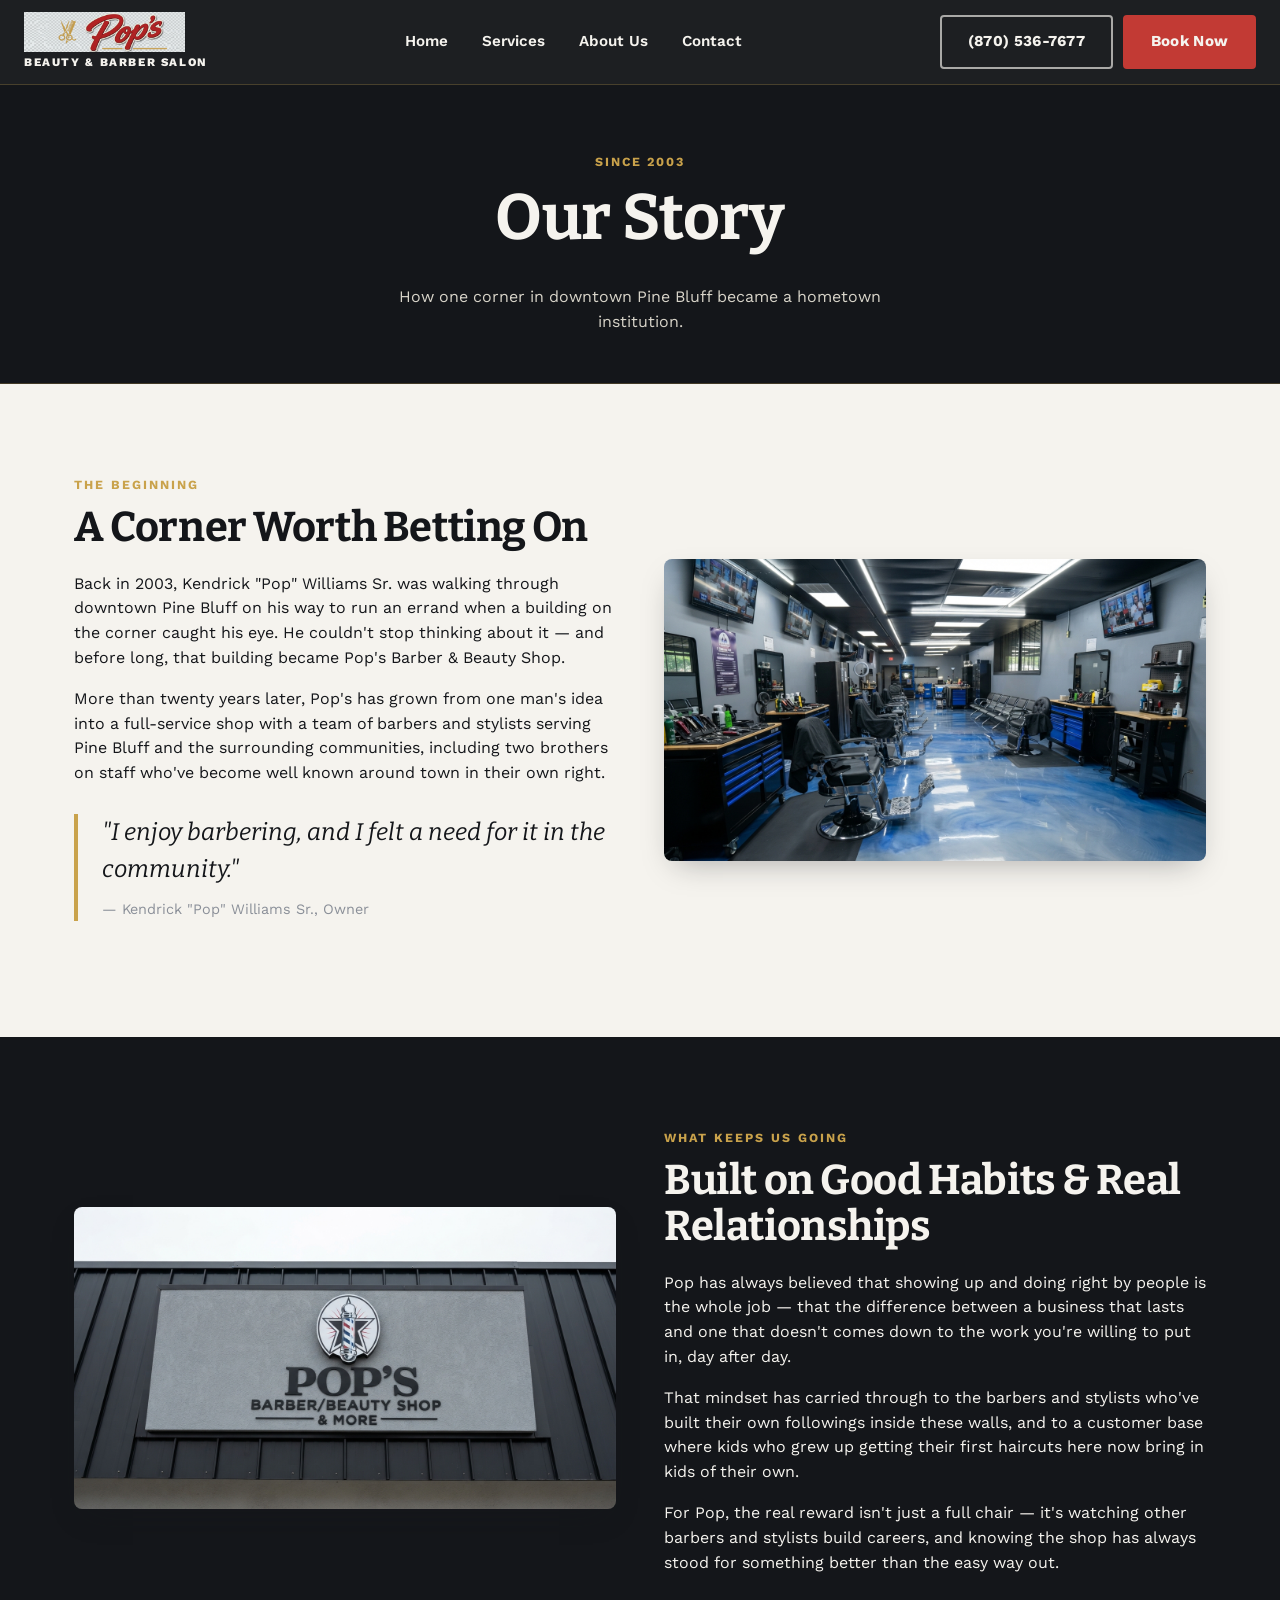
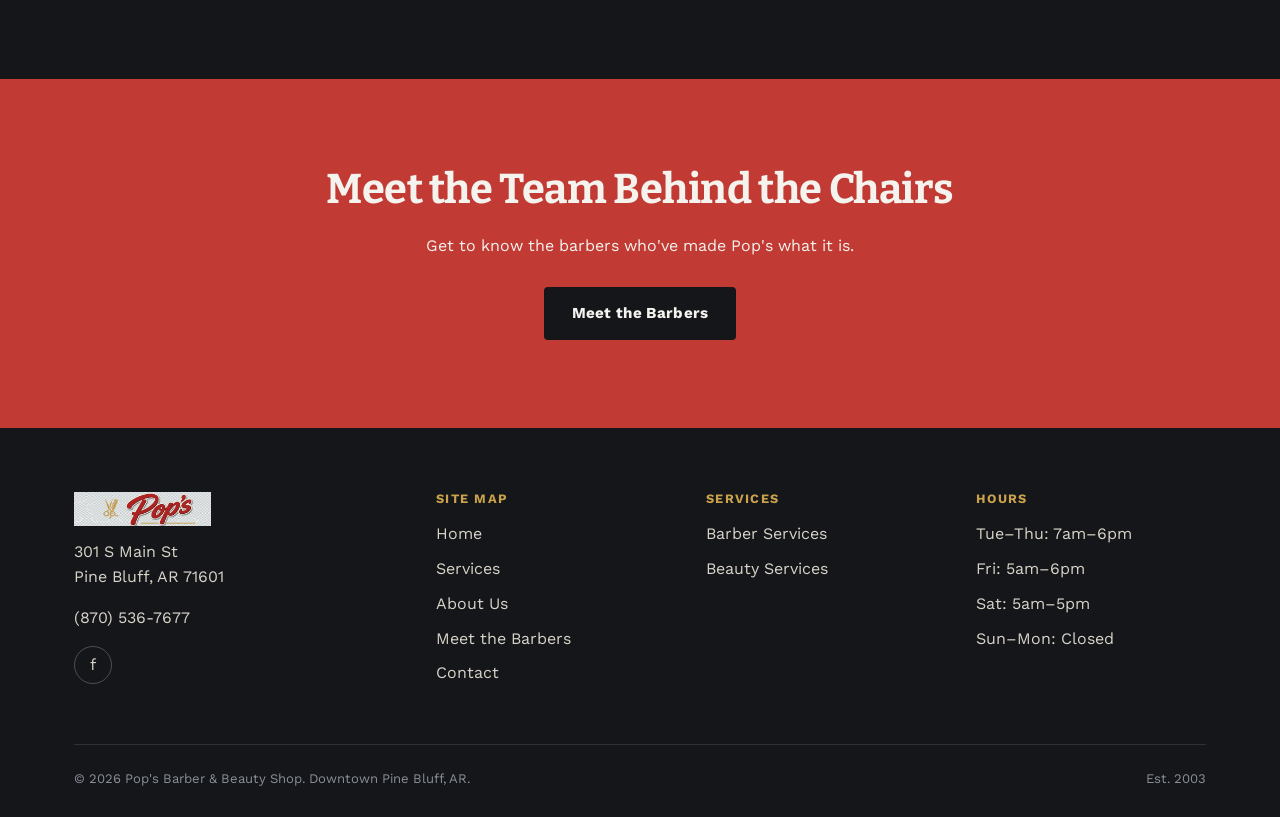
==== about.html @ 94d7596c "Add files via upload" ====
<!DOCTYPE html>
<html lang="en">
<head>
<meta charset="UTF-8">
<meta name="viewport" content="width=device-width, initial-scale=1.0">
<title>Our Story | Pop's Barber & Beauty Shop, Pine Bluff AR Since 2003</title>
<meta name="description" content="How a corner building in downtown Pine Bluff became Pop's Barber & Beauty Shop — a family-run barbershop and salon serving the community since 2003.">
<link rel="canonical" href="https://www.popsbarberandbeauty.com/about.html">
<link rel="preconnect" href="https://fonts.googleapis.com">
<link rel="preconnect" href="https://fonts.gstatic.com" crossorigin>
<link href="https://fonts.googleapis.com/css2?family=Bitter:wght@600;700;800&family=Work+Sans:wght@400;500;600;700;800&display=swap" rel="stylesheet">
<link rel="stylesheet" href="css/style.css">

<script type="application/ld+json">
{
  "@context": "https://schema.org",
  "@type": "AboutPage",
  "mainEntity": {
    "@type": "HairSalon",
    "name": "Pop's Barber & Beauty Shop",
    "foundingDate": "2003",
    "founder": { "@type": "Person", "name": "Kendrick \"Pop\" Williams Sr." },
    "description": "A downtown Pine Bluff, Arkansas barbershop and beauty salon founded in 2003, known for its multi-generational customer base and team of barbers and stylists."
  }
}
</script>
</head>
<body>

<!-- ================= HEADER ================= -->
<header class="site-header">
  <div class="header-inner">
    <a href="index.html" class="brand">
      <img src="assets/images/logo.webp" alt="Pop's Barber & Beauty Shop" class="brand-logo">
      <span class="brand-tagline">Beauty &amp; Barber Salon</span>
    </a>
    <nav class="main-nav" aria-label="Primary">
      <ul>
        <li><a href="index.html">Home</a></li>
        <li class="has-dropdown">
          <a href="services.html">Services</a>
          <ul class="dropdown">
            <li><a href="services.html#barber">Barber Services</a></li>
            <li><a href="services.html#beauty">Beauty Services</a></li>
          </ul>
        </li>
        <li class="has-dropdown">
          <a href="about.html" aria-current="page">About Us</a>
          <ul class="dropdown">
            <li><a href="about.html">Our Story</a></li>
            <li><a href="team.html">Meet the Barbers</a></li>
          </ul>
        </li>
        <li><a href="contact.html">Contact</a></li>
      </ul>
    </nav>
    <div class="header-actions">
      <a href="tel:+18705367677" class="btn btn-ghost header-call">(870) 536-7677</a>
      <a href="contact.html#book" class="btn btn-primary">Book Now</a>
    </div>
    <button class="hamburger" id="hamburgerBtn" aria-label="Open menu" aria-expanded="false" aria-controls="mobileMenu">
      <span></span><span></span><span></span>
    </button>
  </div>
  <div class="mobile-menu" id="mobileMenu">
    <div class="container">
      <ul class="mobile-accordion">
        <li><a class="mobile-top-link" href="index.html">Home</a></li>
        <li>
          <button class="mobile-accordion-toggle" aria-expanded="false" aria-controls="mobileServices">Services <span class="chev">&#9662;</span></button>
          <ul class="mobile-sub" id="mobileServices">
            <li><a href="services.html#barber">Barber Services</a></li>
            <li><a href="services.html#beauty">Beauty Services</a></li>
          </ul>
        </li>
        <li>
          <button class="mobile-accordion-toggle" aria-expanded="true" aria-controls="mobileAbout">About Us <span class="chev">&#9662;</span></button>
          <ul class="mobile-sub open" id="mobileAbout">
            <li><a href="about.html">Our Story</a></li>
            <li><a href="team.html">Meet the Barbers</a></li>
          </ul>
        </li>
        <li><a class="mobile-top-link" href="contact.html">Contact</a></li>
      </ul>
      <div class="mobile-cta-row">
        <a href="tel:+18705367677" class="btn btn-ghost">Call (870) 536-7677</a>
        <a href="contact.html#book" class="btn btn-primary">Book Now</a>
      </div>
    </div>
  </div>
</header>

<div class="page-hero">
  <div class="container">
    <span class="eyebrow">Since 2003</span>
    <h1>Our Story</h1>
    <p>How one corner in downtown Pine Bluff became a hometown institution.</p>
  </div>
</div>

<section>
  <div class="container grid-2">
    <div>
      <span class="eyebrow">The Beginning</span>
      <h2>A Corner Worth Betting On</h2>
      <p>Back in 2003, Kendrick "Pop" Williams Sr. was walking through downtown Pine Bluff on his way to run an errand when a building on the corner caught his eye. He couldn't stop thinking about it — and before long, that building became Pop's Barber &amp; Beauty Shop.</p>
      <p>More than twenty years later, Pop's has grown from one man's idea into a full-service shop with a team of barbers and stylists serving Pine Bluff and the surrounding communities, including two brothers on staff who've become well known around town in their own right.</p>
      <blockquote class="pull-quote">
        "I enjoy barbering, and I felt a need for it in the community."
        <cite>— Kendrick "Pop" Williams Sr., Owner</cite>
      </blockquote>
    </div>
    <div>
      <img src="assets/images/interior-wide-shot.webp" alt="Interior of Pop's Barber & Beauty Shop in downtown Pine Bluff, AR" style="border-radius:8px; box-shadow: var(--shadow-card);">
    </div>
  </div>
</section>

<section class="section-dark">
  <div class="container grid-2">
    <div>
      <img src="assets/images/signage-close-up.webp" alt="Pop's Barber & Beauty Shop storefront signage" style="border-radius:8px; box-shadow: var(--shadow-card);">
    </div>
    <div>
      <span class="eyebrow">What Keeps Us Going</span>
      <h2>Built on Good Habits &amp; Real Relationships</h2>
      <p>Pop has always believed that showing up and doing right by people is the whole job — that the difference between a business that lasts and one that doesn't comes down to the work you're willing to put in, day after day.</p>
      <p>That mindset has carried through to the barbers and stylists who've built their own followings inside these walls, and to a customer base where kids who grew up getting their first haircuts here now bring in kids of their own.</p>
      <p>For Pop, the real reward isn't just a full chair — it's watching other barbers and stylists build careers, and knowing the shop has always stood for something better than the easy way out.</p>
    </div>
  </div>
</section>

<section class="cta-band">
  <div class="container">
    <h2>Meet the Team Behind the Chairs</h2>
    <p style="max-width:520px;margin:0 auto 28px;">Get to know the barbers who've made Pop's what it is.</p>
    <a href="team.html" class="btn" style="background:var(--ink);color:var(--cream);">Meet the Barbers</a>
  </div>
</section>

<!-- ================= FOOTER ================= -->
<footer class="site-footer">
  <div class="container">
    <div class="footer-grid">
      <div class="footer-col">
        <img src="assets/images/logo.webp" alt="Pop's Barber & Beauty Shop" class="footer-logo">
        <p>301 S Main St<br>Pine Bluff, AR 71601</p>
        <p><a href="tel:+18705367677">(870) 536-7677</a></p>
        <div class="footer-social">
          <a href="https://www.facebook.com/PopsShop7677/" aria-label="Pop's on Facebook" target="_blank" rel="noopener">f</a>
        </div>
      </div>
      <div class="footer-col">
        <h4>Site Map</h4>
        <ul>
          <li><a href="index.html">Home</a></li>
          <li><a href="services.html">Services</a></li>
          <li><a href="about.html">About Us</a></li>
          <li><a href="team.html">Meet the Barbers</a></li>
          <li><a href="contact.html">Contact</a></li>
        </ul>
      </div>
      <div class="footer-col">
        <h4>Services</h4>
        <ul>
          <li><a href="services.html#barber">Barber Services</a></li>
          <li><a href="services.html#beauty">Beauty Services</a></li>
        </ul>
      </div>
      <div class="footer-col">
        <h4>Hours</h4>
        <ul>
          <li>Tue–Thu: 7am–6pm</li>
          <li>Fri: 5am–6pm</li>
          <li>Sat: 5am–5pm</li>
          <li>Sun–Mon: Closed</li>
        </ul>
      </div>
    </div>
    <div class="footer-bottom">
      <span>&copy; 2026 Pop's Barber &amp; Beauty Shop. Downtown Pine Bluff, AR.</span>
      <span>Est. 2003</span>
    </div>
  </div>
</footer>

<script src="js/main.js"></script>
</body>
</html>
---- css/style.css ----
/* =========================================================
   POP'S BARBER & BEAUTY SHOP — Design System
   Palette pulled from the shop's own logo (red/brass) and
   the actual epoxy floor in the shop (marble blue).
   ========================================================= */

:root {
  --ink: #14161A;
  --ink-soft: #1F2227;
  --charcoal: #2B2E33;
  --slate: #8A8F98;
  --cream: #F5F3EE;
  --cream-dim: #D8D4C9;
  --pop-red: #C23A34;
  --pop-red-dark: #8F2A26;
  --brass: #C9A24B;
  --brass-light: #E4C878;
  --marble-blue: #2E5C8A;
  --marble-blue-light: #5B8FC0;
  --marble-blue-dark: #1D3E5E;

  --font-display: "Bitter", Georgia, serif;
  --font-body: "Work Sans", -apple-system, BlinkMacSystemFont, sans-serif;

  --radius-sm: 4px;
  --radius-md: 8px;
  --header-h: 84px;

  --shadow-card: 0 12px 30px -12px rgba(20, 22, 26, 0.35);
}

* { box-sizing: border-box; }

html {
  scroll-behavior: smooth;
  scroll-padding-top: calc(var(--header-h) + 16px);
}

@media (prefers-reduced-motion: reduce) {
  html { scroll-behavior: auto; }
  * { animation-duration: 0.001ms !important; transition-duration: 0.001ms !important; }
}

body {
  margin: 0;
  font-family: var(--font-body);
  background: var(--cream);
  color: var(--ink);
  line-height: 1.55;
  -webkit-font-smoothing: antialiased;
}

img { max-width: 100%; display: block; }

a { color: inherit; text-decoration: none; }

h1, h2, h3, h4 {
  font-family: var(--font-display);
  font-weight: 700;
  line-height: 1.1;
  margin: 0 0 0.5em;
  letter-spacing: -0.01em;
}

h1 { font-size: clamp(2.4rem, 5vw, 4rem); }
h2 { font-size: clamp(1.9rem, 3.4vw, 2.6rem); }
h3 { font-size: 1.3rem; }

p { margin: 0 0 1em; }

.eyebrow {
  display: inline-block;
  font-family: var(--font-body);
  font-size: 0.78rem;
  font-weight: 700;
  letter-spacing: 0.16em;
  text-transform: uppercase;
  color: var(--brass);
  margin-bottom: 0.9em;
}

.container {
  max-width: 1180px;
  margin: 0 auto;
  padding: 0 24px;
}

:focus-visible {
  outline: 3px solid var(--brass);
  outline-offset: 3px;
}

/* ---------- Buttons ---------- */
.btn {
  display: inline-flex;
  align-items: center;
  justify-content: center;
  gap: 0.5em;
  padding: 0.85em 1.7em;
  border-radius: var(--radius-sm);
  font-weight: 700;
  font-size: 0.95rem;
  letter-spacing: 0.02em;
  border: 2px solid transparent;
  cursor: pointer;
  transition: transform 0.15s ease, background 0.15s ease, border-color 0.15s ease, color 0.15s ease;
}
.btn:hover { transform: translateY(-2px); }

.btn-primary {
  background: var(--pop-red);
  color: var(--cream);
  border-color: var(--pop-red);
}
.btn-primary:hover { background: var(--pop-red-dark); border-color: var(--pop-red-dark); }

.btn-ghost {
  background: transparent;
  color: var(--cream);
  border-color: rgba(245, 243, 238, 0.65);
}
.btn-ghost:hover { background: rgba(245, 243, 238, 0.12); border-color: var(--cream); }

.btn-outline-dark {
  background: transparent;
  color: var(--ink);
  border-color: var(--ink);
}
.btn-outline-dark:hover { background: var(--ink); color: var(--cream); }

.btn-brass {
  background: var(--brass);
  color: var(--ink);
  border-color: var(--brass);
}
.btn-brass:hover { background: var(--brass-light); border-color: var(--brass-light); }

/* =========================================================
   HEADER / NAV
   ========================================================= */
.site-header {
  position: sticky;
  top: 0;
  z-index: 100;
  background: rgba(20, 22, 26, 0.96);
  backdrop-filter: blur(6px);
  border-bottom: 1px solid rgba(201, 162, 75, 0.25);
}

.header-inner {
  max-width: 1280px;
  margin: 0 auto;
  padding: 0 24px;
  height: var(--header-h);
  display: flex;
  align-items: center;
  justify-content: space-between;
  gap: 24px;
}

.brand {
  display: flex;
  flex-direction: column;
  align-items: flex-start;
  gap: 2px;
  flex-shrink: 0;
}
.brand-logo { height: 40px; width: auto; }
.brand-tagline {
  color: var(--cream);
  font-weight: 800;
  font-size: 0.72rem;
  letter-spacing: 0.14em;
  text-transform: uppercase;
}

.main-nav { display: flex; }
.main-nav > ul {
  list-style: none;
  display: flex;
  gap: 6px;
  margin: 0;
  padding: 0;
}
.main-nav > ul > li { position: relative; }
.main-nav > ul > li > a {
  display: block;
  padding: 10px 14px;
  color: var(--cream);
  font-weight: 600;
  font-size: 0.95rem;
  border-radius: var(--radius-sm);
  position: relative;
}
.main-nav > ul > li > a::after {
  content: "";
  position: absolute;
  left: 14px;
  right: 14px;
  bottom: 6px;
  height: 2px;
  background: var(--brass);
  transform: scaleX(0);
  transform-origin: left;
  transition: transform 0.2s ease;
}
.main-nav > ul > li > a:hover::after,
.main-nav > ul > li.open > a::after { transform: scaleX(1); }

.dropdown {
  list-style: none;
  margin: 0;
  padding: 10px;
  position: absolute;
  top: calc(100% + 10px);
  left: 0;
  min-width: 220px;
  background: var(--ink-soft);
  border: 1px solid rgba(201, 162, 75, 0.3);
  border-top: 3px solid var(--marble-blue);
  border-radius: var(--radius-md);
  box-shadow: var(--shadow-card);
  opacity: 0;
  visibility: hidden;
  transform: translateY(6px);
  transition: opacity 0.18s ease, transform 0.18s ease, visibility 0.18s ease;
}
.has-dropdown:hover > .dropdown,
.has-dropdown:focus-within > .dropdown {
  opacity: 1;
  visibility: visible;
  transform: translateY(0);
}
.dropdown li a {
  display: block;
  padding: 10px 12px;
  border-radius: var(--radius-sm);
  color: var(--cream-dim);
  font-size: 0.9rem;
  font-weight: 500;
}
.dropdown li a:hover { background: rgba(201, 162, 75, 0.14); color: var(--brass-light); }

.header-actions { display: flex; align-items: center; gap: 10px; flex-shrink: 0; }
.header-call { white-space: nowrap; }

.hamburger {
  display: none;
  flex-direction: column;
  justify-content: center;
  gap: 5px;
  width: 40px;
  height: 40px;
  background: transparent;
  border: 1px solid rgba(245,243,238,0.4);
  border-radius: var(--radius-sm);
  cursor: pointer;
}
.hamburger span {
  display: block;
  height: 2px;
  background: var(--cream);
  margin: 0 8px;
  transition: transform 0.2s ease, opacity 0.2s ease;
}
.hamburger[aria-expanded="true"] span:nth-child(1) { transform: translateY(7px) rotate(45deg); }
.hamburger[aria-expanded="true"] span:nth-child(2) { opacity: 0; }
.hamburger[aria-expanded="true"] span:nth-child(3) { transform: translateY(-7px) rotate(-45deg); }

.mobile-menu {
  display: none;
  background: var(--ink-soft);
  border-top: 1px solid rgba(201,162,75,0.2);
}
.mobile-menu.open { display: block; }
.mobile-menu .container { padding: 18px 24px 28px; }
.mobile-accordion { list-style: none; margin: 0; padding: 0; }
.mobile-accordion > li { border-bottom: 1px solid rgba(245,243,238,0.08); }
.mobile-top-link, .mobile-accordion-toggle {
  width: 100%;
  display: flex;
  align-items: center;
  justify-content: space-between;
  background: none;
  border: none;
  color: var(--cream);
  font-family: var(--font-body);
  font-size: 1rem;
  font-weight: 600;
  padding: 14px 4px;
  cursor: pointer;
  text-align: left;
}
.mobile-accordion-toggle .chev { transition: transform 0.2s ease; color: var(--brass); }
.mobile-accordion-toggle[aria-expanded="true"] .chev { transform: rotate(180deg); }
.mobile-sub {
  list-style: none;
  margin: 0 0 12px;
  padding: 0 0 0 14px;
  display: none;
}
.mobile-sub.open { display: block; }
.mobile-sub li a { display: block; padding: 10px 0; color: var(--cream-dim); font-size: 0.92rem; }
.mobile-cta-row { display: flex; flex-direction: column; gap: 10px; margin-top: 16px; }

@media (max-width: 900px) {
  .main-nav, .header-actions { display: none; }
  .hamburger { display: flex; }
}

/* =========================================================
   HERO
   ========================================================= */
.hero {
  position: relative;
  min-height: 78vh;
  display: flex;
  align-items: flex-end;
  background-color: var(--ink);
  background-size: cover;
  background-position: center;
  overflow: hidden;
}
.hero::before {
  content: "";
  position: absolute;
  inset: 0;
  background: linear-gradient(180deg, rgba(20,22,26,0.15) 0%, rgba(20,22,26,0.35) 45%, rgba(20,22,26,0.92) 100%);
}
.hero-inner {
  position: relative;
  z-index: 2;
  width: 100%;
  padding: 0 24px 56px;
  max-width: 1180px;
  margin: 0 auto;
  text-align: center;
  color: var(--cream);
}
.hero-logo { height: 76px; width: auto; margin: 0 auto 10px; }
.hero-tagline {
  font-weight: 800;
  letter-spacing: 0.18em;
  text-transform: uppercase;
  font-size: 0.95rem;
  margin-bottom: 22px;
}
.hero-headline { max-width: 780px; margin: 0 auto 10px; }
.hero-sub { max-width: 560px; margin: 0 auto 30px; color: var(--cream-dim); }
.hero-ctas { display: flex; flex-wrap: wrap; gap: 14px; justify-content: center; }
.hero-ctas .btn { min-width: 200px; }

/* Signature marble-wave divider — echoes the real epoxy floor */
.wave-divider {
  display: block;
  width: 100%;
  height: 64px;
  line-height: 0;
}
.wave-divider svg { width: 100%; height: 100%; display: block; }

/* =========================================================
   SECTIONS (shared)
   ========================================================= */
section { padding: 88px 0; }
.section-dark { background: var(--ink); color: var(--cream); }
.section-charcoal { background: var(--charcoal); color: var(--cream); }
.section-head { max-width: 640px; margin: 0 auto 48px; text-align: center; }
.section-head p { color: var(--slate); }
.section-dark .section-head p, .section-charcoal .section-head p { color: var(--cream-dim); }

.grid-3 { display: grid; grid-template-columns: repeat(3, 1fr); gap: 28px; }
.grid-2 { display: grid; grid-template-columns: 1fr 1fr; gap: 48px; align-items: center; }
@media (max-width: 860px) {
  .grid-3 { grid-template-columns: 1fr; }
  .grid-2 { grid-template-columns: 1fr; gap: 32px; }
}

/* Service teaser cards */
.card {
  background: var(--cream);
  border: 1px solid rgba(20,22,26,0.08);
  border-top: 4px solid var(--marble-blue);
  border-radius: var(--radius-md);
  padding: 32px 28px;
  box-shadow: var(--shadow-card);
}
.section-dark .card, .section-charcoal .card {
  background: var(--ink-soft);
  border-color: rgba(245,243,238,0.08);
  color: var(--cream);
}
.card-icon { width: 44px; height: 44px; margin-bottom: 16px; color: var(--brass); }
.card a.card-link { color: var(--marble-blue-light); font-weight: 700; font-size: 0.9rem; }
.section-dark .card a.card-link, .section-charcoal .card a.card-link { color: var(--brass-light); }

/* Pull quote */
.pull-quote {
  font-family: var(--font-display);
  font-size: 1.5rem;
  font-style: italic;
  border-left: 4px solid var(--brass);
  padding-left: 24px;
  color: var(--ink);
  margin: 28px 0;
}
.section-dark .pull-quote, .section-charcoal .pull-quote { color: var(--cream); }
.pull-quote cite { display: block; font-style: normal; font-size: 0.9rem; color: var(--slate); margin-top: 10px; font-family: var(--font-body); }

/* Hours table */
.hours-table { width: 100%; border-collapse: collapse; }
.hours-table td { padding: 10px 0; border-bottom: 1px solid rgba(245,243,238,0.12); }
.hours-table td:last-child { text-align: right; font-weight: 600; }
.hours-table tr.closed td:last-child { color: var(--slate); }

/* Reviews */
.review-grid { display: grid; grid-template-columns: repeat(auto-fit, minmax(260px, 1fr)); gap: 24px; }
.review-card {
  background: var(--cream);
  border-radius: var(--radius-md);
  padding: 26px;
  box-shadow: var(--shadow-card);
  border-top: 4px solid var(--brass);
}
.stars { color: var(--brass); letter-spacing: 3px; margin-bottom: 12px; font-size: 1rem; }
.review-author { font-weight: 700; margin-top: 14px; font-size: 0.92rem; }

/* Map / location */
.map-frame {
  width: 100%;
  aspect-ratio: 16 / 10;
  border: 0;
  border-radius: var(--radius-md);
  overflow: hidden;
  box-shadow: var(--shadow-card);
}

/* Pricing tables */
.price-table { width: 100%; border-collapse: collapse; margin: 24px 0 40px; }
.price-table th {
  text-align: left;
  font-family: var(--font-display);
  font-size: 1.1rem;
  padding: 14px 0 10px;
  border-bottom: 2px solid var(--brass);
  color: var(--ink);
}
.price-table td {
  padding: 14px 0;
  border-bottom: 1px solid rgba(20,22,26,0.1);
}
.price-table td:last-child { text-align: right; font-weight: 700; color: var(--pop-red); white-space: nowrap; }

/* Team cards */
.team-card { text-align: center; }
.team-photo {
  width: 100%;
  aspect-ratio: 1;
  border-radius: var(--radius-md);
  background: var(--charcoal);
  display: flex;
  align-items: center;
  justify-content: center;
  color: var(--brass);
  font-family: var(--font-display);
  font-size: 3rem;
  margin-bottom: 18px;
  overflow: hidden;
}
.team-name { margin-bottom: 2px; }
.team-role { color: var(--pop-red); font-weight: 700; font-size: 0.85rem; letter-spacing: 0.08em; text-transform: uppercase; margin-bottom: 10px; }

/* Page hero (non-home pages) */
.page-hero {
  background: var(--ink);
  color: var(--cream);
  padding: 64px 0 48px;
  text-align: center;
  border-bottom: 1px solid rgba(201,162,75,0.25);
}
.page-hero p { color: var(--cream-dim); max-width: 560px; margin: 0 auto; }

/* CTA band */
.cta-band {
  background: var(--pop-red);
  color: var(--cream);
  text-align: center;
}
.cta-band h2 { color: var(--cream); }
.cta-band .btn-ghost { border-color: rgba(245,243,238,0.7); }

/* =========================================================
   FOOTER / SITEMAP
   ========================================================= */
.site-footer { background: var(--ink); color: var(--cream-dim); padding: 64px 0 28px; }
.footer-grid {
  display: grid;
  grid-template-columns: 1.4fr 1fr 1fr 1fr;
  gap: 40px;
  margin-bottom: 48px;
}
@media (max-width: 800px) {
  .footer-grid { grid-template-columns: 1fr 1fr; }
}
.footer-logo { height: 34px; margin-bottom: 14px; }
.footer-col h4 {
  color: var(--brass);
  font-family: var(--font-body);
  font-size: 0.8rem;
  letter-spacing: 0.1em;
  text-transform: uppercase;
  margin-bottom: 16px;
}
.footer-col ul { list-style: none; margin: 0; padding: 0; }
.footer-col li { margin-bottom: 10px; }
.footer-col a:hover { color: var(--brass-light); }
.footer-social { display: flex; gap: 12px; margin-top: 16px; }
.footer-social a {
  width: 38px; height: 38px;
  border: 1px solid rgba(245,243,238,0.25);
  border-radius: 50%;
  display: flex; align-items: center; justify-content: center;
}
.footer-social a:hover { border-color: var(--brass); color: var(--brass); }
.footer-bottom {
  border-top: 1px solid rgba(245,243,238,0.12);
  padding-top: 24px;
  display: flex;
  justify-content: space-between;
  flex-wrap: wrap;
  gap: 12px;
  font-size: 0.82rem;
  color: var(--slate);
}

/* Utility */
.text-center { text-align: center; }
.mt-0 { margin-top: 0; }
.visually-hidden {
  position: absolute; width: 1px; height: 1px; overflow: hidden;
  clip: rect(0,0,0,0); white-space: nowrap;
}
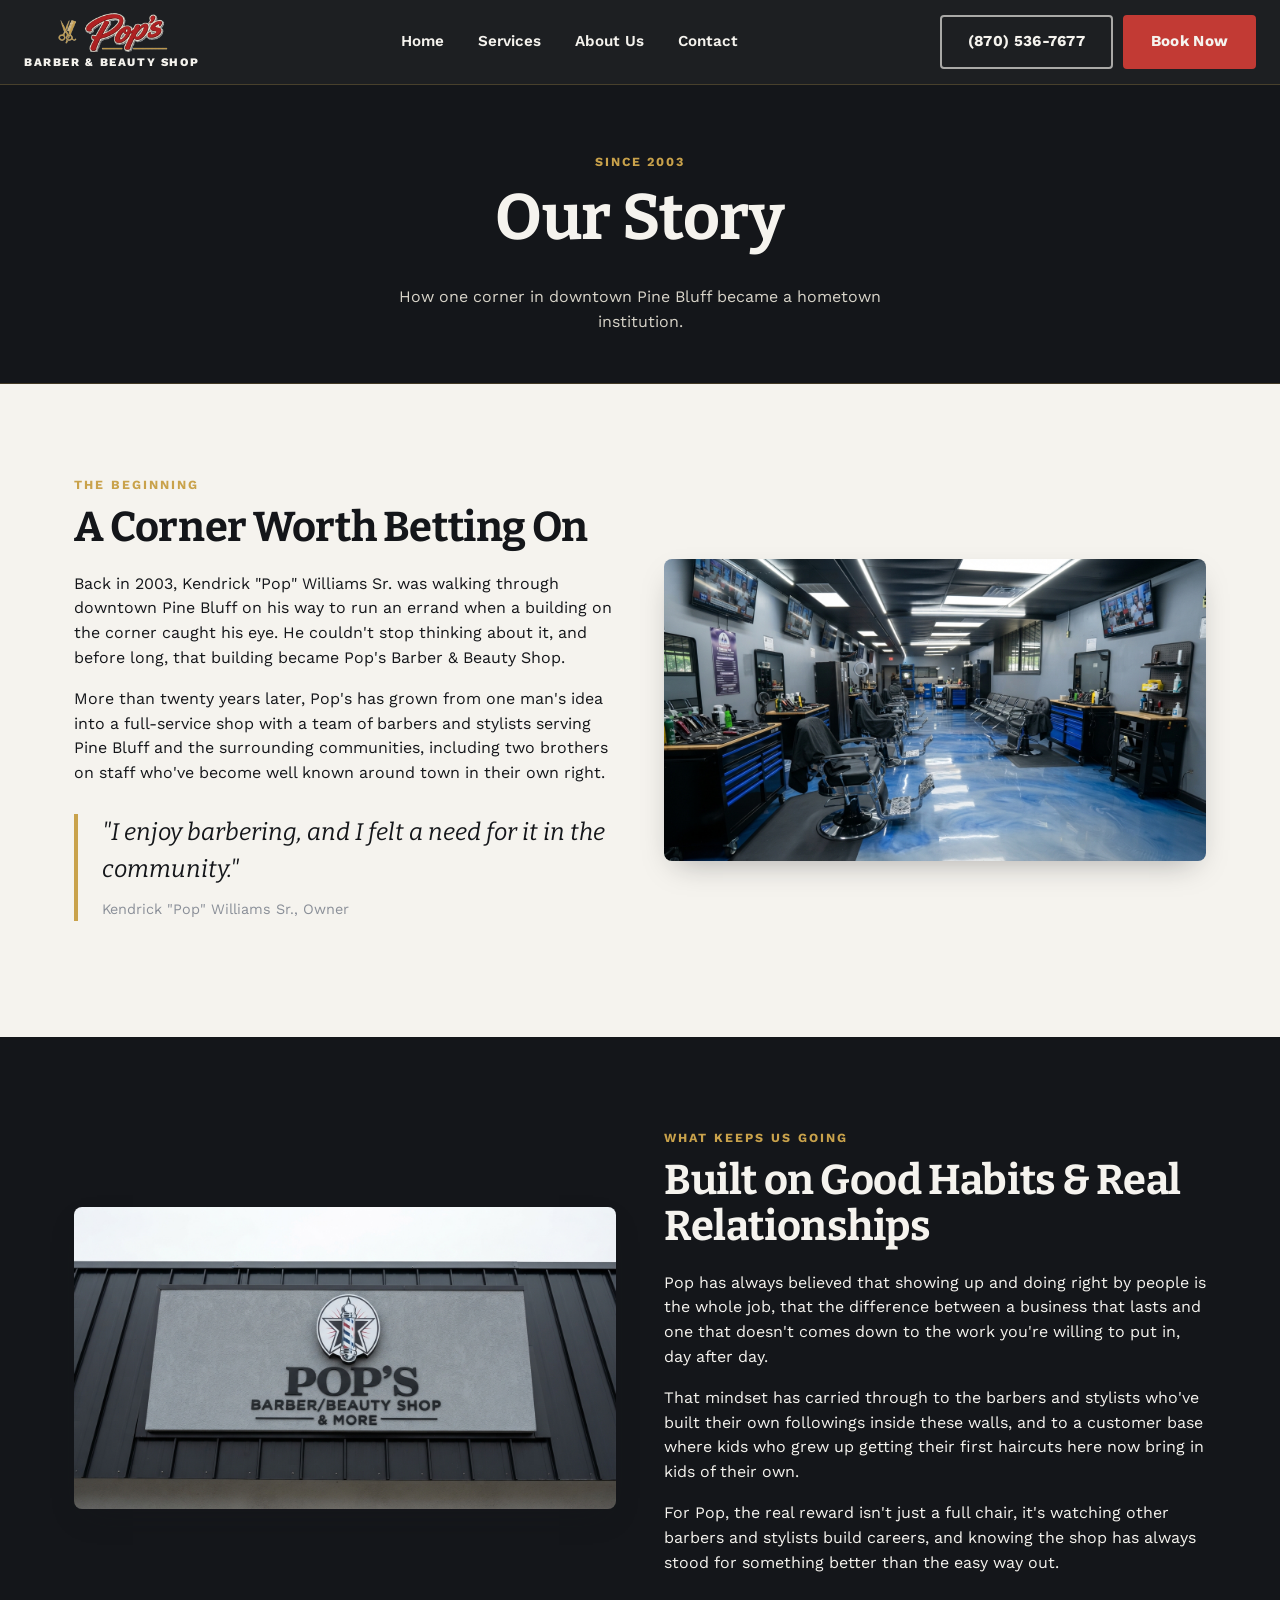
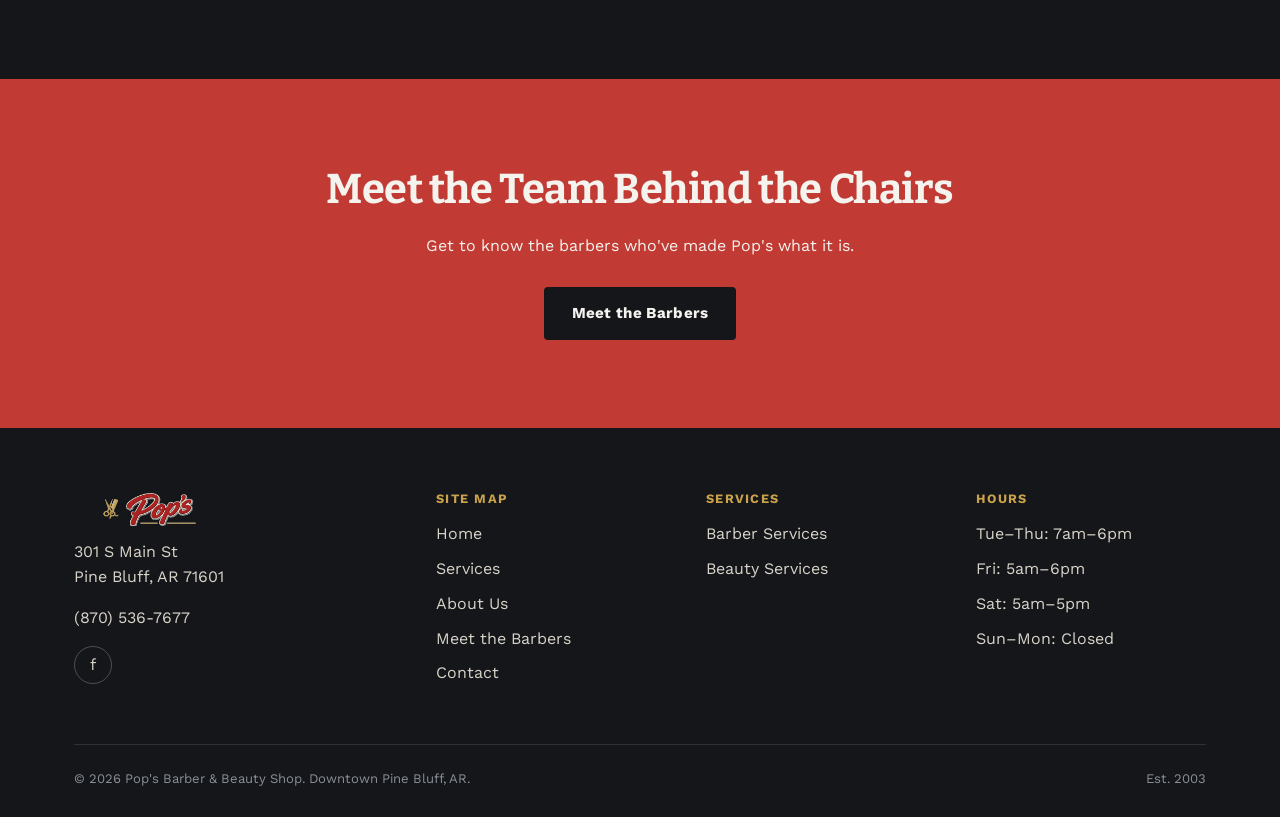
==== commit 5c7bc87f: "Add files via upload" ====
--- a/about.html
+++ b/about.html
@@ -4,7 +4,7 @@
 <meta charset="UTF-8">
 <meta name="viewport" content="width=device-width, initial-scale=1.0">
 <title>Our Story | Pop's Barber & Beauty Shop, Pine Bluff AR Since 2003</title>
-<meta name="description" content="How a corner building in downtown Pine Bluff became Pop's Barber & Beauty Shop — a family-run barbershop and salon serving the community since 2003.">
+<meta name="description" content="How a corner building in downtown Pine Bluff became Pop's Barber & Beauty Shop, a family-run barbershop and salon serving the community since 2003.">
 <link rel="canonical" href="https://www.popsbarberandbeauty.com/about.html">
 <link rel="preconnect" href="https://fonts.googleapis.com">
 <link rel="preconnect" href="https://fonts.gstatic.com" crossorigin>
@@ -32,7 +32,7 @@
   <div class="header-inner">
     <a href="index.html" class="brand">
       <img src="assets/images/logo.webp" alt="Pop's Barber & Beauty Shop" class="brand-logo">
-      <span class="brand-tagline">Beauty &amp; Barber Salon</span>
+      <span class="brand-tagline">Barber &amp; Beauty Shop</span>
     </a>
     <nav class="main-nav" aria-label="Primary">
       <ul>
@@ -103,11 +103,11 @@
     <div>
       <span class="eyebrow">The Beginning</span>
       <h2>A Corner Worth Betting On</h2>
-      <p>Back in 2003, Kendrick "Pop" Williams Sr. was walking through downtown Pine Bluff on his way to run an errand when a building on the corner caught his eye. He couldn't stop thinking about it — and before long, that building became Pop's Barber &amp; Beauty Shop.</p>
+      <p>Back in 2003, Kendrick "Pop" Williams Sr. was walking through downtown Pine Bluff on his way to run an errand when a building on the corner caught his eye. He couldn't stop thinking about it, and before long, that building became Pop's Barber &amp; Beauty Shop.</p>
       <p>More than twenty years later, Pop's has grown from one man's idea into a full-service shop with a team of barbers and stylists serving Pine Bluff and the surrounding communities, including two brothers on staff who've become well known around town in their own right.</p>
       <blockquote class="pull-quote">
         "I enjoy barbering, and I felt a need for it in the community."
-        <cite>— Kendrick "Pop" Williams Sr., Owner</cite>
+        <cite>Kendrick "Pop" Williams Sr., Owner</cite>
       </blockquote>
     </div>
     <div>
@@ -124,9 +124,9 @@
     <div>
       <span class="eyebrow">What Keeps Us Going</span>
       <h2>Built on Good Habits &amp; Real Relationships</h2>
-      <p>Pop has always believed that showing up and doing right by people is the whole job — that the difference between a business that lasts and one that doesn't comes down to the work you're willing to put in, day after day.</p>
+      <p>Pop has always believed that showing up and doing right by people is the whole job, that the difference between a business that lasts and one that doesn't comes down to the work you're willing to put in, day after day.</p>
       <p>That mindset has carried through to the barbers and stylists who've built their own followings inside these walls, and to a customer base where kids who grew up getting their first haircuts here now bring in kids of their own.</p>
-      <p>For Pop, the real reward isn't just a full chair — it's watching other barbers and stylists build careers, and knowing the shop has always stood for something better than the easy way out.</p>
+      <p>For Pop, the real reward isn't just a full chair, it's watching other barbers and stylists build careers, and knowing the shop has always stood for something better than the easy way out.</p>
     </div>
   </div>
 </section>
--- a/css/style.css
+++ b/css/style.css
@@ -417,6 +417,7 @@
 .review-grid { display: grid; grid-template-columns: repeat(auto-fit, minmax(260px, 1fr)); gap: 24px; }
 .review-card {
   background: var(--cream);
+  color: var(--ink);
   border-radius: var(--radius-md);
   padding: 26px;
   box-shadow: var(--shadow-card);
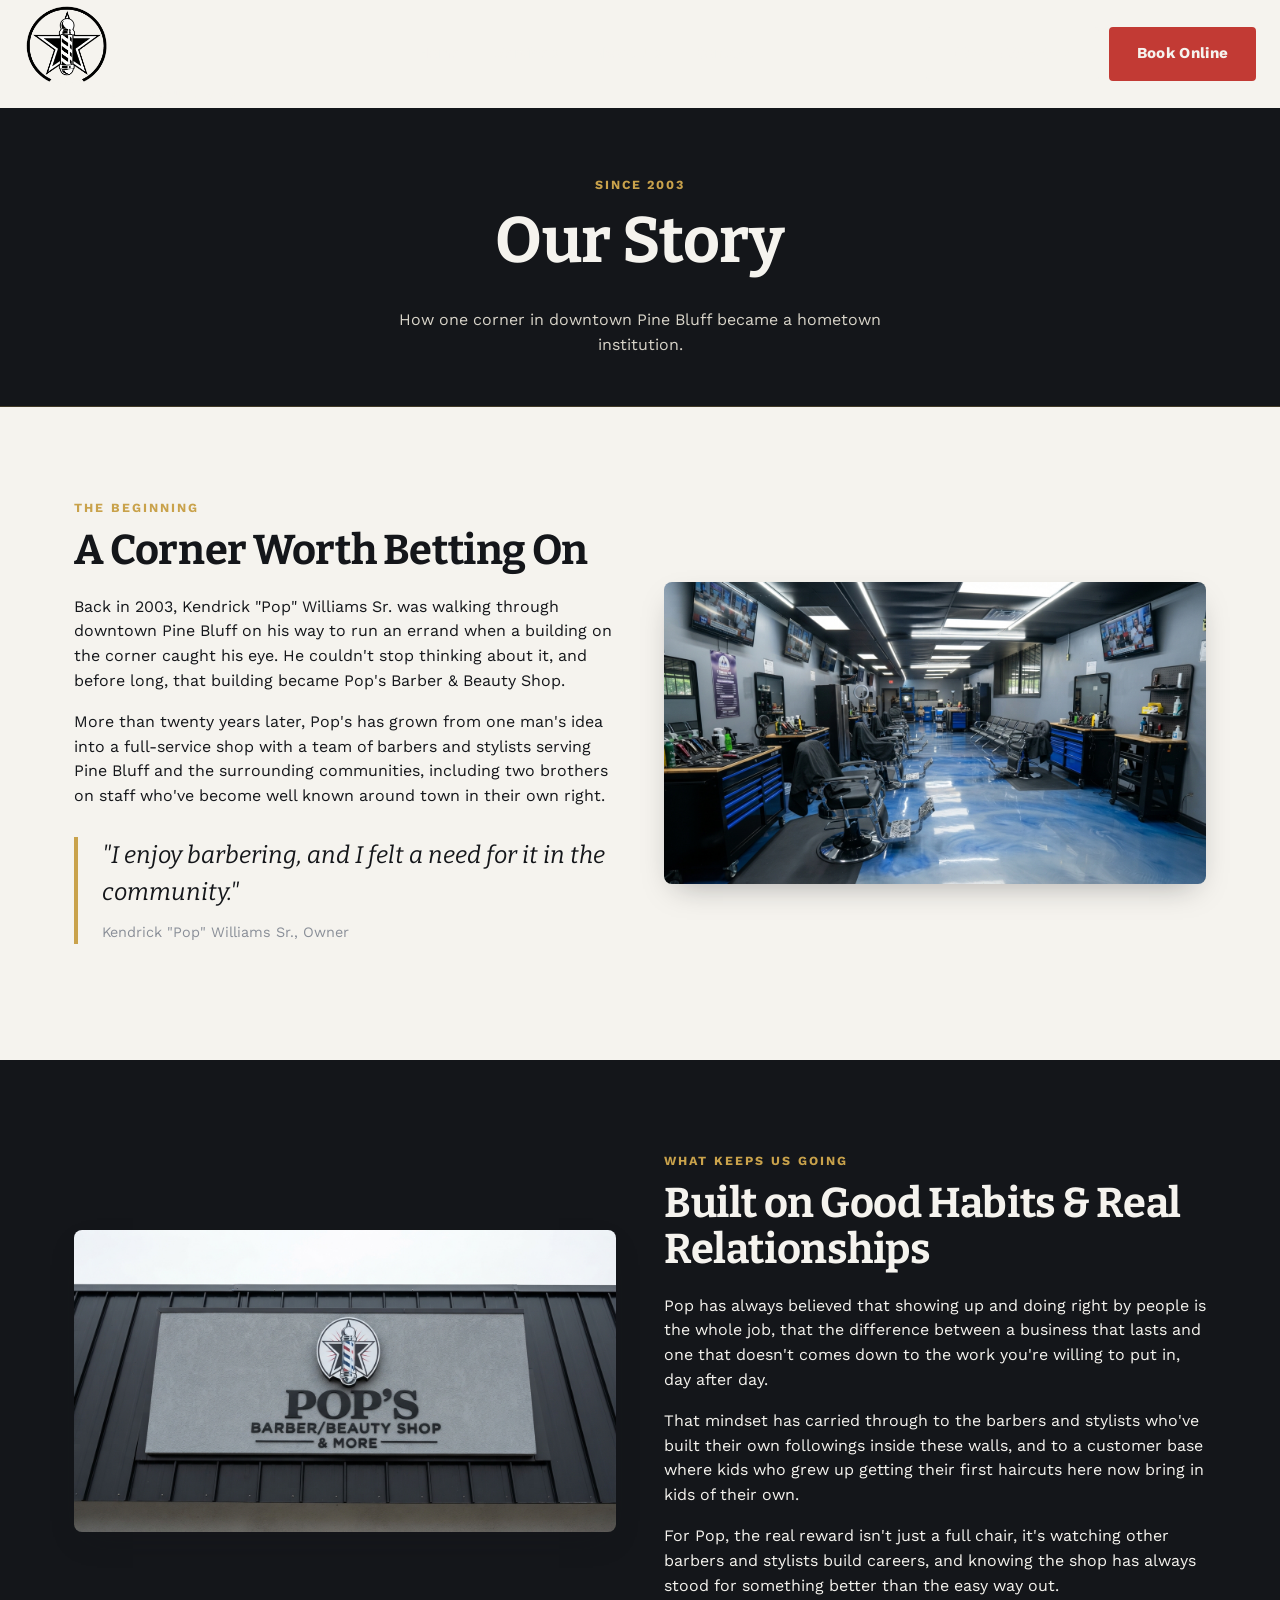
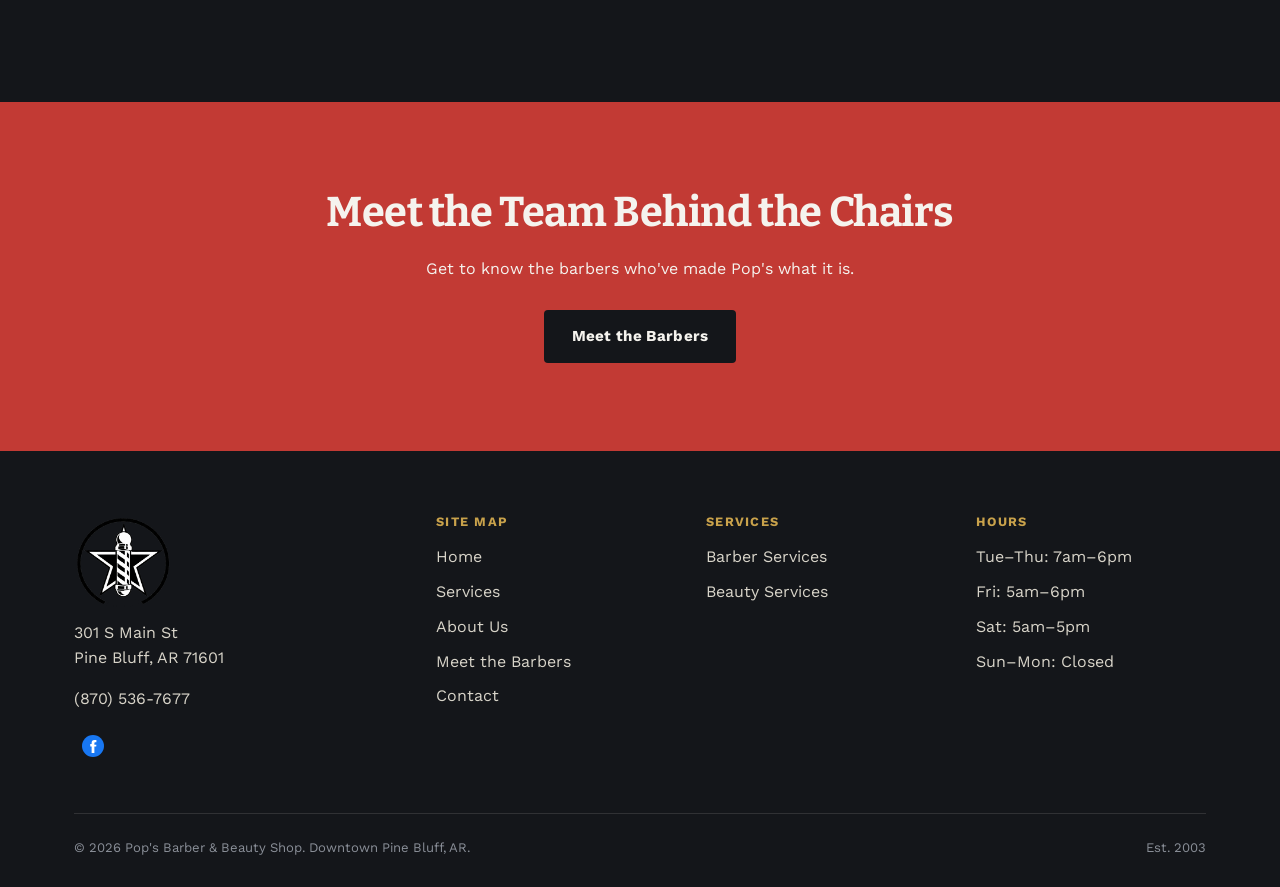
==== commit 868c1a30: "Add files via upload" ====
--- a/about.html
+++ b/about.html
@@ -32,7 +32,7 @@
   <div class="header-inner">
     <a href="index.html" class="brand">
       <img src="assets/images/logo.webp" alt="Pop's Barber & Beauty Shop" class="brand-logo">
-      <span class="brand-tagline">Barber &amp; Beauty Shop</span>
+      <span class="brand-tagline">Pop's Barber &amp; Beauty Shop</span>
     </a>
     <nav class="main-nav" aria-label="Primary">
       <ul>
@@ -56,7 +56,7 @@
     </nav>
     <div class="header-actions">
       <a href="tel:+18705367677" class="btn btn-ghost header-call">(870) 536-7677</a>
-      <a href="contact.html#book" class="btn btn-primary">Book Now</a>
+      <a href="contact.html#book" class="btn btn-primary">Book Online</a>
     </div>
     <button class="hamburger" id="hamburgerBtn" aria-label="Open menu" aria-expanded="false" aria-controls="mobileMenu">
       <span></span><span></span><span></span>
@@ -84,7 +84,7 @@
       </ul>
       <div class="mobile-cta-row">
         <a href="tel:+18705367677" class="btn btn-ghost">Call (870) 536-7677</a>
-        <a href="contact.html#book" class="btn btn-primary">Book Now</a>
+        <a href="contact.html#book" class="btn btn-primary">Book Online</a>
       </div>
     </div>
   </div>
@@ -148,7 +148,9 @@
         <p>301 S Main St<br>Pine Bluff, AR 71601</p>
         <p><a href="tel:+18705367677">(870) 536-7677</a></p>
         <div class="footer-social">
-          <a href="https://www.facebook.com/PopsShop7677/" aria-label="Pop's on Facebook" target="_blank" rel="noopener">f</a>
+          <a href="https://www.facebook.com/PopsShop7677/" aria-label="Pop's on Facebook" target="_blank" rel="noopener" class="fb-link">
+            <svg viewBox="0 0 24 24" width="22" height="22" aria-hidden="true"><circle cx="12" cy="12" r="12" fill="#1877F2"/><path fill="#fff" d="M15.5 12.5h-2v7h-3v-7H9v-2.6h1.5V8.4c0-1.7.9-3 3-3h2.2v2.6h-1.4c-.5 0-.8.3-.8.9v1.6h2.2z"/></svg>
+          </a>
         </div>
       </div>
       <div class="footer-col">
--- a/css/style.css
+++ b/css/style.css
@@ -24,7 +24,7 @@
 
   --radius-sm: 4px;
   --radius-md: 8px;
-  --header-h: 84px;
+  --header-h: 108px;
 
   --shadow-card: 0 12px 30px -12px rgba(20, 22, 26, 0.35);
 }
@@ -48,7 +48,9 @@
   color: var(--ink);
   line-height: 1.55;
   -webkit-font-smoothing: antialiased;
-}
+  padding-top: var(--header-h);
+}
+body.homepage { padding-top: 0; }
 
 img { max-width: 100%; display: block; }
 
@@ -139,9 +141,16 @@
    HEADER / NAV
    ========================================================= */
 .site-header {
-  position: sticky;
+  position: fixed;
   top: 0;
+  left: 0;
+  right: 0;
   z-index: 100;
+  background: transparent;
+  border-bottom: 1px solid transparent;
+  transition: background 0.25s ease, border-color 0.25s ease, backdrop-filter 0.25s ease;
+}
+.site-header.scrolled {
   background: rgba(20, 22, 26, 0.96);
   backdrop-filter: blur(6px);
   border-bottom: 1px solid rgba(201, 162, 75, 0.25);
@@ -165,7 +174,7 @@
   gap: 2px;
   flex-shrink: 0;
 }
-.brand-logo { height: 40px; width: auto; }
+.brand-logo { height: 80px; width: auto; }
 .brand-tagline {
   color: var(--cream);
   font-weight: 800;
@@ -334,10 +343,10 @@
   padding: 0 24px 56px;
   max-width: 1180px;
   margin: 0 auto;
-  text-align: center;
-  color: var(--cream);
-}
-.hero-logo { height: 76px; width: auto; margin: 0 auto 10px; }
+  text-align: left;
+  color: var(--cream);
+}
+.hero-logo { height: 76px; width: auto; margin: 0 0 10px; }
 .hero-tagline {
   font-weight: 800;
   letter-spacing: 0.18em;
@@ -345,10 +354,23 @@
   font-size: 0.95rem;
   margin-bottom: 22px;
 }
-.hero-headline { max-width: 780px; margin: 0 auto 10px; }
-.hero-sub { max-width: 560px; margin: 0 auto 30px; color: var(--cream-dim); }
-.hero-ctas { display: flex; flex-wrap: wrap; gap: 14px; justify-content: center; }
+.hero-headline { max-width: 33%; margin: 0 0 10px; font-size: clamp(1.4rem, 2.6vw, 2.35rem); }
+.hero-sub { max-width: 560px; margin: 0 0 30px; color: var(--cream-dim); }
+.hero-ctas { display: flex; flex-wrap: wrap; gap: 14px; justify-content: flex-start; }
 .hero-ctas .btn { min-width: 200px; }
+
+.g-badge {
+  display: flex;
+  align-items: center;
+  gap: 10px;
+  margin-top: 22px;
+}
+.g-icon { width: 22px; height: 22px; flex-shrink: 0; }
+.g-stars { color: var(--brass); font-size: 1.05rem; letter-spacing: 2px; }
+.g-divider { color: var(--cream-dim); opacity: 0.5; }
+.g-count { color: var(--cream); font-weight: 700; font-size: 0.92rem; text-decoration: underline; text-underline-offset: 3px; }
+.g-count:hover { color: var(--brass-light); }
+.section-charcoal .g-divider { color: var(--cream-dim); }
 
 /* Signature marble-wave divider — echoes the real epoxy floor */
 .wave-divider {
@@ -451,6 +473,9 @@
   border-bottom: 1px solid rgba(20,22,26,0.1);
 }
 .price-table td:last-child { text-align: right; font-weight: 700; color: var(--pop-red); white-space: nowrap; }
+.section-charcoal .price-table th, .section-dark .price-table th { color: var(--cream); }
+.section-charcoal .price-table td, .section-dark .price-table td { color: var(--cream-dim); border-bottom-color: rgba(245,243,238,0.15); }
+.section-charcoal .price-table td:last-child, .section-dark .price-table td:last-child { color: var(--brass-light); }
 
 /* Team cards */
 .team-card { text-align: center; }
@@ -489,6 +514,9 @@
 }
 .cta-band h2 { color: var(--cream); }
 .cta-band .btn-ghost { border-color: rgba(245,243,238,0.7); }
+@media (min-width: 641px) {
+  .cta-line { white-space: nowrap; max-width: none !important; }
+}
 
 /* =========================================================
    FOOTER / SITEMAP
@@ -503,7 +531,7 @@
 @media (max-width: 800px) {
   .footer-grid { grid-template-columns: 1fr 1fr; }
 }
-.footer-logo { height: 34px; margin-bottom: 14px; }
+.footer-logo { height: 92px; margin-bottom: 14px; }
 .footer-col h4 {
   color: var(--brass);
   font-family: var(--font-body);
@@ -516,13 +544,12 @@
 .footer-col li { margin-bottom: 10px; }
 .footer-col a:hover { color: var(--brass-light); }
 .footer-social { display: flex; gap: 12px; margin-top: 16px; }
-.footer-social a {
+.footer-social a.fb-link {
   width: 38px; height: 38px;
-  border: 1px solid rgba(245,243,238,0.25);
-  border-radius: 50%;
   display: flex; align-items: center; justify-content: center;
-}
-.footer-social a:hover { border-color: var(--brass); color: var(--brass); }
+  transition: transform 0.15s ease;
+}
+.footer-social a.fb-link:hover { transform: scale(1.08); }
 .footer-bottom {
   border-top: 1px solid rgba(245,243,238,0.12);
   padding-top: 24px;
@@ -532,6 +559,10 @@
   gap: 12px;
   font-size: 0.82rem;
   color: var(--slate);
+}
+.footer-bottom span:first-child { white-space: nowrap; }
+@media (max-width: 480px) {
+  .footer-bottom { font-size: 0.68rem; }
 }
 
 /* Utility */
@@ -541,3 +572,91 @@
   position: absolute; width: 1px; height: 1px; overflow: hidden;
   clip: rect(0,0,0,0); white-space: nowrap;
 }
+
+/* =========================================================
+   BOOKING WIDGET
+   ========================================================= */
+.booking-widget {
+  max-width: 720px;
+  margin: 0 auto;
+  padding: 36px;
+}
+.booking-row {
+  display: grid;
+  grid-template-columns: 1fr 1fr 1fr;
+  gap: 18px;
+  margin-bottom: 24px;
+}
+@media (max-width: 700px) {
+  .booking-row { grid-template-columns: 1fr; }
+}
+.booking-widget label {
+  display: flex;
+  flex-direction: column;
+  gap: 6px;
+  font-size: 0.85rem;
+  font-weight: 700;
+  color: var(--ink);
+}
+.booking-widget select,
+.booking-widget input[type="date"],
+.booking-widget input[type="text"],
+.booking-widget input[type="tel"] {
+  font-family: var(--font-body);
+  font-size: 1rem;
+  padding: 10px 12px;
+  border: 1px solid rgba(20,22,26,0.2);
+  border-radius: var(--radius-sm);
+  background: #fff;
+  color: var(--ink);
+}
+.booking-hint { color: var(--slate); font-size: 0.9rem; margin-bottom: 14px; }
+.slot-grid {
+  display: grid;
+  grid-template-columns: repeat(auto-fill, minmax(84px, 1fr));
+  gap: 10px;
+  margin-bottom: 8px;
+}
+.slot-btn {
+  padding: 10px 6px;
+  border: 2px solid var(--marble-blue);
+  background: #fff;
+  color: var(--marble-blue-dark);
+  border-radius: var(--radius-sm);
+  font-weight: 700;
+  font-size: 0.9rem;
+  cursor: pointer;
+  transition: background 0.15s ease, color 0.15s ease;
+}
+.slot-btn:hover { background: var(--marble-blue); color: #fff; }
+.slot-btn.selected { background: var(--pop-red); border-color: var(--pop-red); color: #fff; }
+.booking-error { color: var(--pop-red-dark); font-weight: 600; margin-top: 14px; }
+.booking-confirmed {
+  background: #eef6ee;
+  border: 1px solid #9fcf9f;
+  color: #2a5c2a;
+  padding: 20px;
+  border-radius: var(--radius-md);
+  font-weight: 600;
+}
+
+/* =========================================================
+   ADMIN CALENDAR
+   ========================================================= */
+.admin-shell { max-width: 900px; margin: 0 auto; padding: 40px 24px; }
+.admin-lock { max-width: 340px; margin: 100px auto; text-align: center; }
+.admin-lock input {
+  width: 100%; padding: 12px; font-size: 1.2rem; text-align: center;
+  letter-spacing: 0.3em; border-radius: var(--radius-sm); border: 1px solid rgba(20,22,26,0.2);
+  margin-bottom: 14px;
+}
+.admin-toolbar { display: flex; align-items: center; gap: 14px; margin-bottom: 28px; }
+.admin-day-list { list-style: none; margin: 0; padding: 0; }
+.admin-day-list li {
+  display: flex; justify-content: space-between; align-items: center;
+  padding: 14px 16px; border: 1px solid rgba(20,22,26,0.1); border-radius: var(--radius-sm);
+  margin-bottom: 10px; background: #fff;
+}
+.admin-day-list .meta { color: var(--slate); font-size: 0.85rem; }
+.admin-block-btn { background: none; border: 1px solid var(--pop-red); color: var(--pop-red); border-radius: var(--radius-sm); padding: 6px 12px; font-weight: 700; cursor: pointer; font-size: 0.8rem; }
+
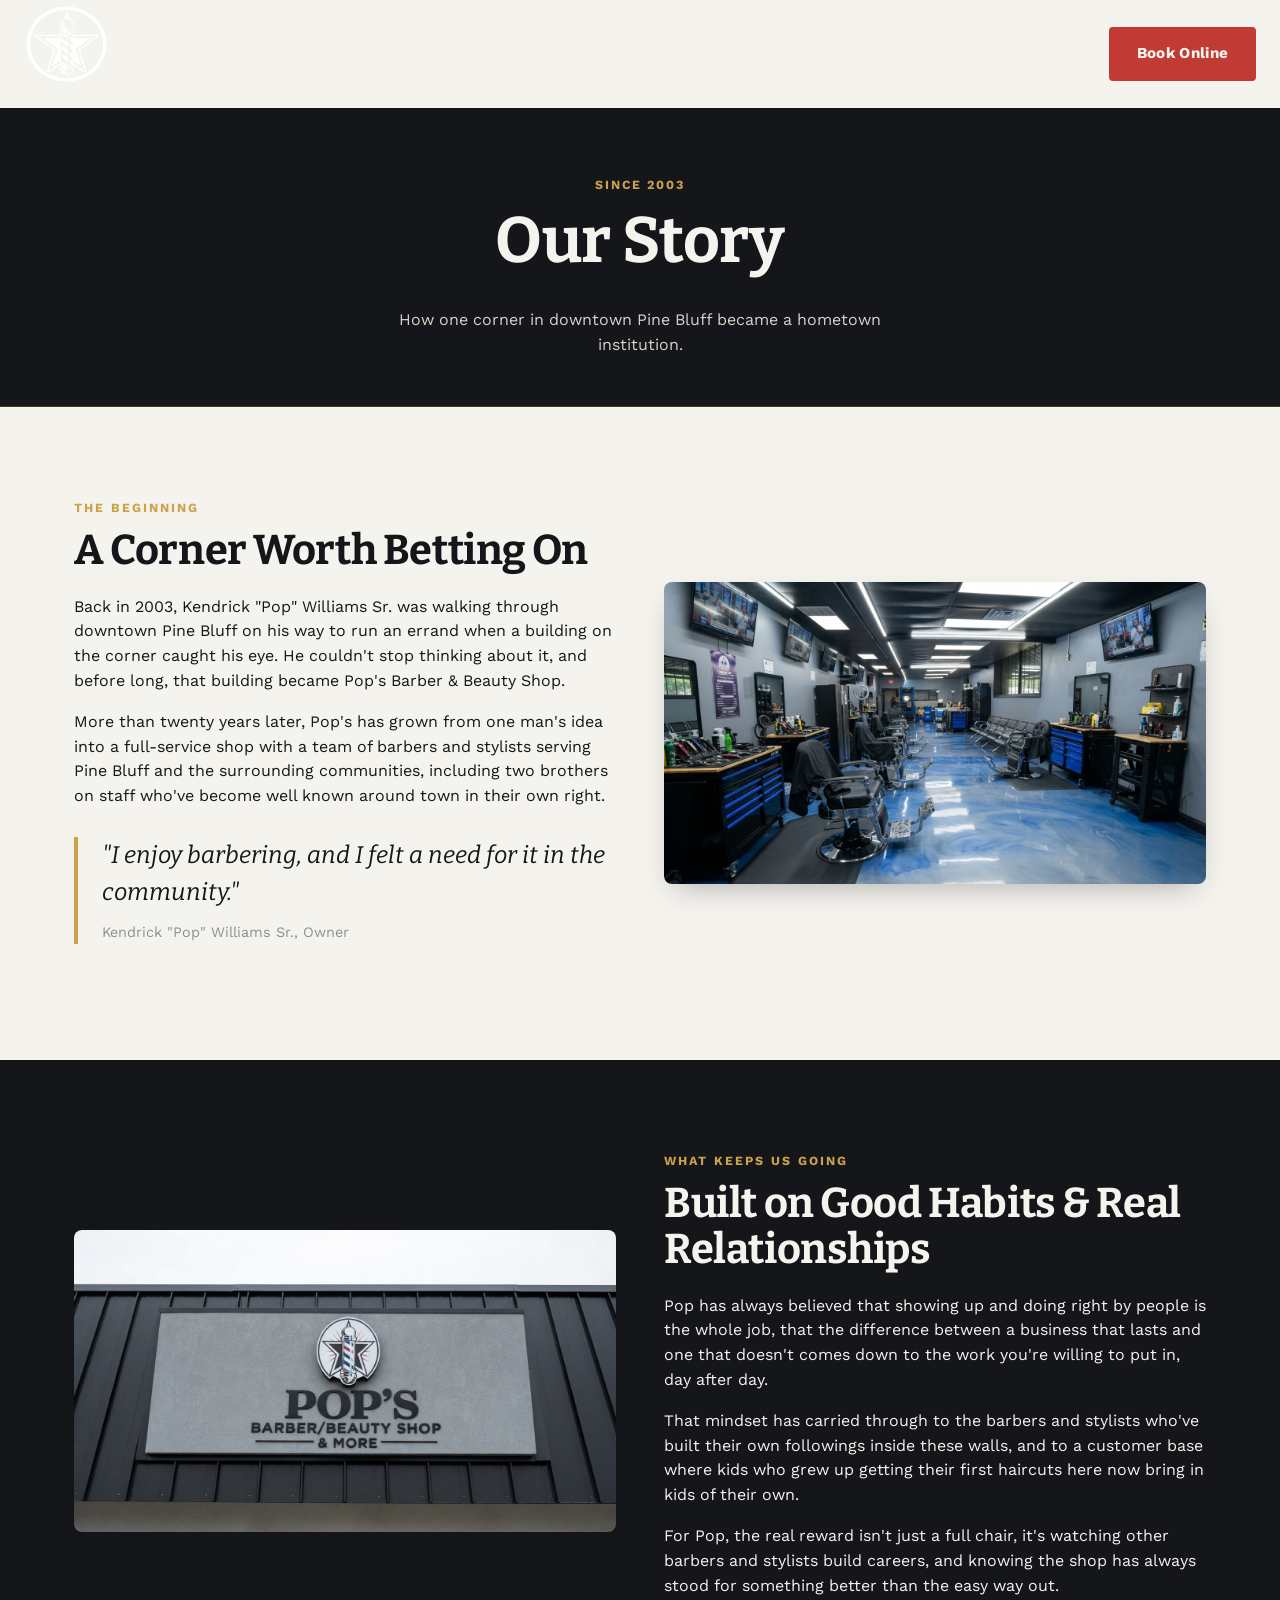
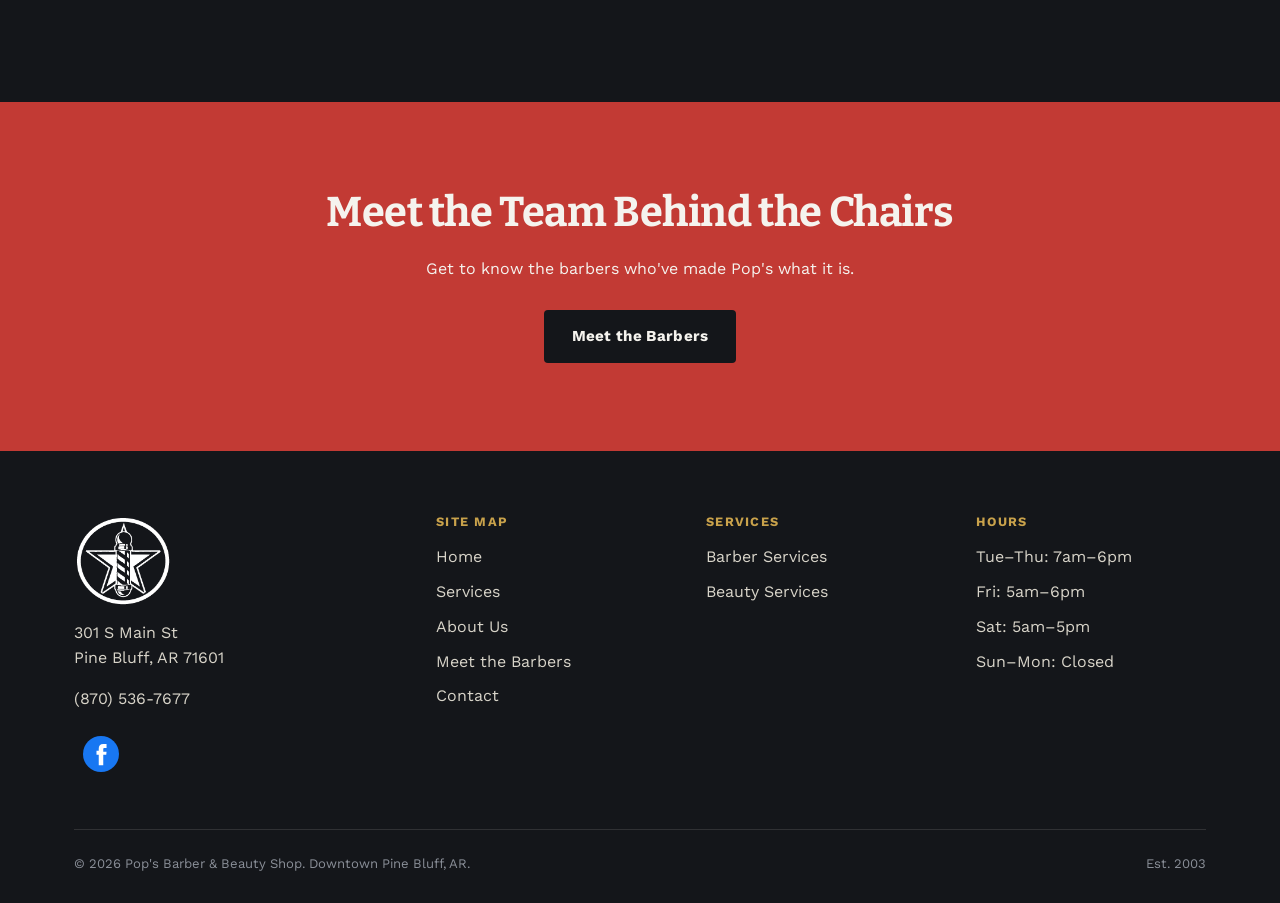
==== commit fdbedf9e: "Add files via upload" ====
--- a/about.html
+++ b/about.html
@@ -149,7 +149,7 @@
         <p><a href="tel:+18705367677">(870) 536-7677</a></p>
         <div class="footer-social">
           <a href="https://www.facebook.com/PopsShop7677/" aria-label="Pop's on Facebook" target="_blank" rel="noopener" class="fb-link">
-            <svg viewBox="0 0 24 24" width="22" height="22" aria-hidden="true"><circle cx="12" cy="12" r="12" fill="#1877F2"/><path fill="#fff" d="M15.5 12.5h-2v7h-3v-7H9v-2.6h1.5V8.4c0-1.7.9-3 3-3h2.2v2.6h-1.4c-.5 0-.8.3-.8.9v1.6h2.2z"/></svg>
+            <svg viewBox="0 0 24 24" width="36" height="36" aria-hidden="true"><circle cx="12" cy="12" r="12" fill="#1877F2"/><path fill="#fff" d="M15.5 12.5h-2v7h-3v-7H9v-2.6h1.5V8.4c0-1.7.9-3 3-3h2.2v2.6h-1.4c-.5 0-.8.3-.8.9v1.6h2.2z"/></svg>
           </a>
         </div>
       </div>
--- a/css/style.css
+++ b/css/style.css
@@ -322,13 +322,23 @@
    ========================================================= */
 .hero {
   position: relative;
-  min-height: 78vh;
+  min-height: 100vh;
   display: flex;
   align-items: flex-end;
   background-color: var(--ink);
   background-size: cover;
   background-position: center;
+  background-repeat: no-repeat;
   overflow: hidden;
+}
+@media (max-width: 900px) {
+  .hero {
+    align-items: flex-start;
+    background-image: url('../assets/images/hero-mobile.webp') !important;
+    background-size: cover;
+    background-position: center;
+    background-repeat: no-repeat;
+  }
 }
 .hero::before {
   content: "";
@@ -354,10 +364,20 @@
   font-size: 0.95rem;
   margin-bottom: 22px;
 }
-.hero-headline { max-width: 33%; margin: 0 0 10px; font-size: clamp(1.4rem, 2.6vw, 2.35rem); }
-.hero-sub { max-width: 560px; margin: 0 0 30px; color: var(--cream-dim); }
+.hero-headline { max-width: 33%; margin: 0 0 10px; font-size: clamp(1.4rem, 2.6vw, 2.35rem); text-wrap: balance; }
+.hero-sub { max-width: 34%; margin: 0 0 30px; color: var(--cream-dim); text-wrap: balance; }
 .hero-ctas { display: flex; flex-wrap: wrap; gap: 14px; justify-content: flex-start; }
 .hero-ctas .btn { min-width: 200px; }
+
+.mobile-br { display: inline; }
+
+@media (max-width: 900px) {
+  .hero-inner { padding-top: 36vh; }
+  .hero-headline, .hero-sub { max-width: 92%; }
+}
+@media (min-width: 901px) {
+  .mobile-br { display: none; }
+}
 
 .g-badge {
   display: flex;
@@ -392,9 +412,11 @@
 .section-dark .section-head p, .section-charcoal .section-head p { color: var(--cream-dim); }
 
 .grid-3 { display: grid; grid-template-columns: repeat(3, 1fr); gap: 28px; }
+.services-grid { display: grid; grid-template-columns: 1fr 1fr; gap: 28px; }
 .grid-2 { display: grid; grid-template-columns: 1fr 1fr; gap: 48px; align-items: center; }
 @media (max-width: 860px) {
   .grid-3 { grid-template-columns: 1fr; }
+  .services-grid { grid-template-columns: 1fr; }
   .grid-2 { grid-template-columns: 1fr; gap: 32px; }
 }
 
@@ -514,6 +536,7 @@
 }
 .cta-band h2 { color: var(--cream); }
 .cta-band .btn-ghost { border-color: rgba(245,243,238,0.7); }
+.cta-band-ctas { justify-content: center !important; }
 @media (min-width: 641px) {
   .cta-line { white-space: nowrap; max-width: none !important; }
 }
@@ -545,7 +568,7 @@
 .footer-col a:hover { color: var(--brass-light); }
 .footer-social { display: flex; gap: 12px; margin-top: 16px; }
 .footer-social a.fb-link {
-  width: 38px; height: 38px;
+  width: 54px; height: 54px;
   display: flex; align-items: center; justify-content: center;
   transition: transform 0.15s ease;
 }
